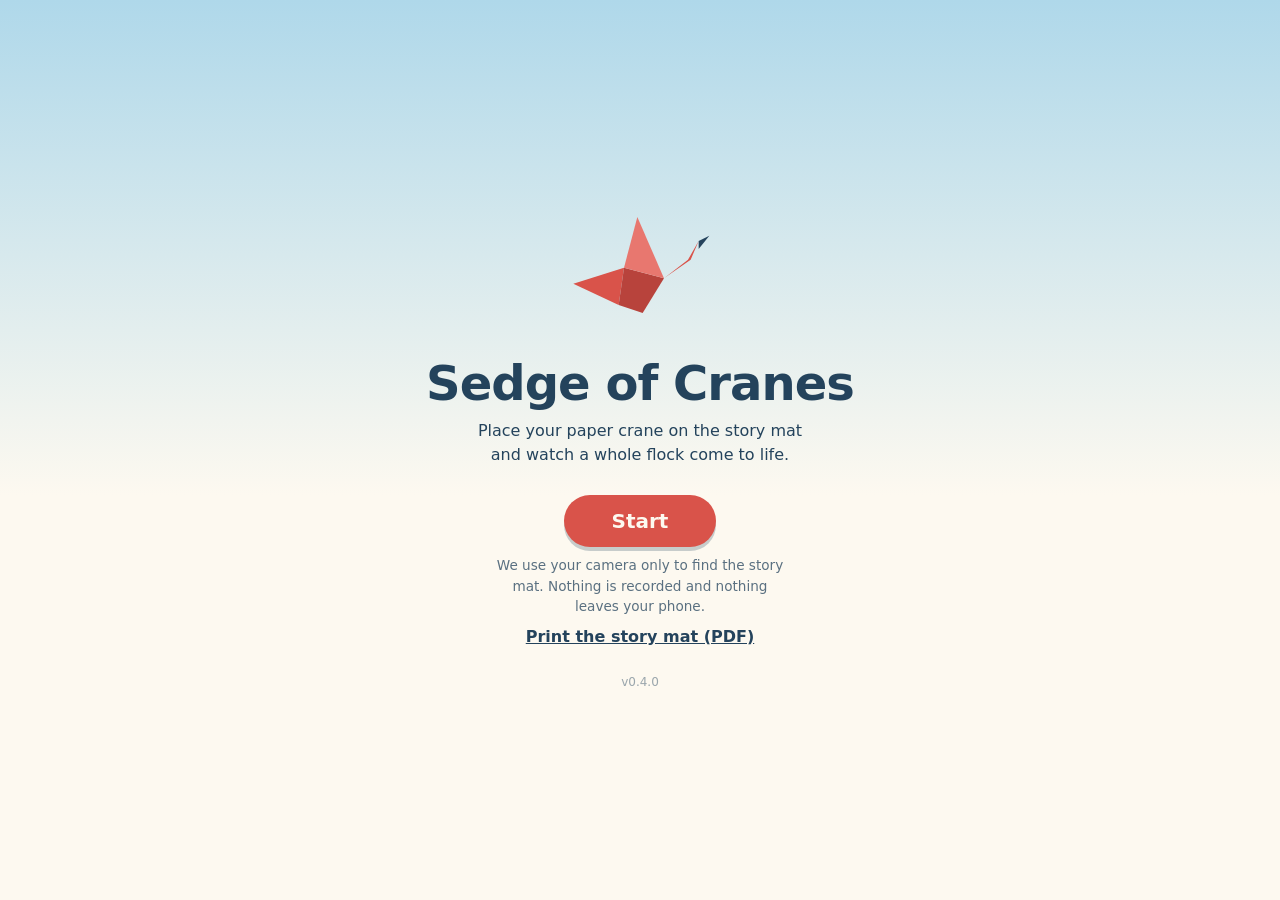
==== docs/index.html @ 9299ca32 "Add files via upload" ====
<!DOCTYPE html>
<html lang="en">
<head>
  <meta charset="UTF-8" />
  <meta name="viewport" content="width=device-width, initial-scale=1.0" />
  <title>Sedge of Cranes</title>
  <link rel="stylesheet" href="css/style.css?v=0.4.0" />
  <!--
    NOTE (Phase 4): the AR libraries (A-Frame 1.5.0 + MindAR 1.2.5, ~1.5 MB)
    are now LAZY-LOADED by js/app.js when the user taps Start. The landing
    page itself is ~50 KB, which keeps cold start fast on 4G (spec §8).
    Pinned CDN URLs live at the top of js/app.js.
  -->
</head>
<body>

  <!-- ============ STATE 1: landing ============ -->
  <section id="state-landing">
    <svg class="crane-emblem" viewBox="0 0 120 100" role="img" aria-label="Origami crane">
      <polygon points="10,62 48,50 44,78" fill="#d9534a"/>
      <polygon points="44,78 48,50 78,58 62,84" fill="#b8433c"/>
      <polygon points="48,50 58,12 78,58" fill="#e8776f"/>
      <polygon points="78,58 96,44 104,30 98,44" fill="#d9534a"/>
      <polygon points="104,30 112,26 104,36" fill="#24435c"/>
    </svg>
    <h1 data-str="appTitle"></h1>
    <p data-str="tagline"></p>
    <p class="warn" id="inapp-warning" hidden data-str="inAppWarning"></p>
    <button id="btn-start" data-str="startButton"></button>
    <p class="explainer" data-str="cameraExplainer"></p>
    <p><a href="assets/mat.pdf" target="_blank" data-str="matLinkLabel"></a></p>
    <p class="version" id="version-stamp"></p>
  </section>

  <!-- ============ STATE 2: permission denied ============ -->
  <section id="state-denied" hidden>
    <h1 data-str="deniedTitle"></h1>
    <p id="denied-body"></p>
    <button id="btn-retry" data-str="retryButton"></button>
  </section>

  <!-- ============ STATE 5: unsupported / load error (with GIF fallback) ============ -->
  <section id="state-unsupported" hidden>
    <h1 id="unsupported-title"></h1>
    <p id="unsupported-body"></p>
    <p class="explainer" data-str="fallbackCaption"></p>
    <img class="fallback-gif" src="assets/fallback.gif" alt="Animation of seven paper cranes flying over the story mat" loading="lazy" />
  </section>

  <!-- ============ STATES 3 & 4: AR (scanning ⇄ experience) ============ -->
  <div id="ar-container" hidden>
    <!-- The <a-scene> lives in a template: it must not exist in the DOM
         until A-Frame + MindAR are loaded (lazy). app.js injects it. -->
    <template id="ar-scene-template">
      <a-scene id="ar-scene"
        mindar-image="imageTargetSrc: assets/targets.mind; autoStart: false; uiLoading: no; uiError: no; uiScanning: no; filterMinCF: 0.0001; filterBeta: 0.001"
        color-space="sRGB"
        renderer="colorManagement: true"
        vr-mode-ui="enabled: false"
        device-orientation-permission-ui="enabled: false">
        <a-camera position="0 0 0" look-controls="enabled: false"></a-camera>
        <a-entity light="type: ambient; intensity: 0.9"></a-entity>
        <a-entity light="type: directional; intensity: 0.7" position="0.5 1 2"></a-entity>
        <a-entity id="mat-anchor" mindar-image-target="targetIndex: 0">
          <a-entity flock></a-entity>
        </a-entity>
      </a-scene>
    </template>

    <div id="overlay-scanning" class="overlay-card">
      <img src="assets/mat_thumb.png" alt="" />
      <p id="scanning-text"></p>
    </div>

    <button id="btn-story" class="story-btn" hidden></button>
    <div id="subtitle-bar" hidden></div>

    <button id="btn-exit" data-str="exitButton" aria-label="Exit"></button>
    <button id="btn-mute" class="chip"></button>
    <button id="btn-subs" class="chip"></button>
  </div>

  <script src="js/strings.js?v=0.4.0"></script>
  <script src="js/app.js?v=0.4.0"></script>
</body>
</html>
---- docs/css/style.css ----
/*
 * style.css — Sedge of Cranes
 *
 * Look: warm children's-book / paper-craft. Colors echo the story mat
 * (sky, pond, sun, and the little red lead crane).
 *
 * Fonts: system rounded stack ON PURPOSE — loading Google Fonts would
 * add an external request, and the child-privacy constraint says the
 * site may only talk to its own assets + pinned AR CDN libraries.
 */

:root {
  --paper: #fdf9f0;      /* warm paper white  */
  --sky: #afd8ea;        /* mat sky blue      */
  --ink: #24435c;        /* deep pond ink     */
  --sun: #f2b646;        /* warm sun yellow   */
  --crane-red: #d9534a;  /* the lead crane    */
}

* { box-sizing: border-box; margin: 0; }

body {
  font-family: ui-rounded, "SF Pro Rounded", "Segoe UI", system-ui, sans-serif;
  background: linear-gradient(180deg, var(--sky) 0%, var(--paper) 55%);
  color: var(--ink);
  min-height: 100svh;
  display: grid;
  place-items: center;
  padding: 1.5rem;
  text-align: center;
}

section[hidden] { display: none; }

h1 {
  font-size: clamp(2rem, 8vw, 3rem);
  letter-spacing: -0.02em;
  margin-bottom: 0.5rem;
}

p { max-width: 34ch; margin: 0.5rem auto; line-height: 1.5; }

.explainer { font-size: 0.85rem; opacity: 0.75; }

/* The paper crane emblem above the title */
.crane-emblem { width: min(40vw, 10rem); margin-bottom: 1rem; }

/* Buttons: big, friendly, thumb-sized (adults hold the phone, but still) */
button {
  font: inherit;
  font-size: 1.25rem;
  font-weight: 700;
  color: var(--paper);
  background: var(--crane-red);
  border: none;
  border-radius: 999px;
  padding: 0.9rem 3rem;
  margin-top: 1.25rem;
  cursor: pointer;
  box-shadow: 0 4px 0 rgba(36, 67, 92, 0.25); /* paper-cutout depth */
}
button:active { transform: translateY(2px); box-shadow: none; }
button:focus-visible { outline: 3px solid var(--sun); outline-offset: 3px; }

a { color: var(--ink); font-weight: 600; }

/* Phase 0 camera preview */
#camera-preview {
  width: min(90vw, 24rem);
  border-radius: 1rem;
  border: 4px solid var(--paper);
  box-shadow: 0 6px 24px rgba(36, 67, 92, 0.3);
  margin-top: 1rem;
}

.ok-badge {
  display: inline-block;
  background: var(--sun);
  border-radius: 999px;
  padding: 0.4rem 1.2rem;
  font-weight: 700;
  margin-top: 1rem;
}

@media (prefers-reduced-motion: no-preference) {
  .crane-emblem { animation: bob 3.5s ease-in-out infinite; }
  @keyframes bob {
    0%, 100% { transform: translateY(0); }
    50% { transform: translateY(-8px); }
  }
}

/* ============ AR view (Phase 1) ============ */

body.in-ar { padding: 0; display: block; overflow: hidden; }

#ar-container { position: fixed; inset: 0; background: #000; }
#ar-container[hidden] { display: none; }
#ar-scene { position: absolute; inset: 0; width: 100%; height: 100%; }

/* Scanning hint: bottom card with a picture of what to look for */
.overlay-card {
  position: absolute;
  left: 50%; bottom: max(1.5rem, env(safe-area-inset-bottom));
  transform: translateX(-50%);
  display: flex; align-items: center; gap: 0.8rem;
  background: rgba(253, 249, 240, 0.95);
  color: var(--ink);
  border-radius: 1rem;
  padding: 0.7rem 1rem;
  max-width: 90vw;
  box-shadow: 0 6px 24px rgba(0, 0, 0, 0.35);
  z-index: 10;
}
.overlay-card img {
  width: 5.5rem; border-radius: 0.5rem; border: 2px solid var(--ink);
}
.overlay-card p { margin: 0; font-weight: 700; text-align: left; }

@media (prefers-reduced-motion: no-preference) {
  .overlay-card { animation: pulse 2s ease-in-out infinite; }
  @keyframes pulse {
    0%, 100% { transform: translateX(-50%) scale(1); }
    50% { transform: translateX(-50%) scale(1.04); }
  }
}

/* "Found it" badge, top center */
.overlay-badge {
  position: absolute;
  top: max(1rem, env(safe-area-inset-top));
  left: 50%; transform: translateX(-50%);
  background: var(--sun); color: var(--ink);
  font-weight: 700;
  border-radius: 999px;
  padding: 0.6rem 1.4rem;
  z-index: 10;
  max-width: 90vw;
}

/* Exit button, top-right */
#btn-exit {
  position: absolute;
  top: max(1rem, env(safe-area-inset-top));
  right: 1rem;
  margin: 0;
  padding: 0;
  width: 3rem; height: 3rem;
  border-radius: 50%;
  font-size: 1.3rem;
  background: rgba(36, 67, 92, 0.85);
  z-index: 10;
}

/* ============ Story UI (Phase 3) ============ */

.story-btn {
  position: absolute;
  left: 50%; top: 55%;
  transform: translate(-50%, -50%);
  font-size: 1.5rem;
  padding: 1.1rem 2.6rem;
  z-index: 12;
  box-shadow: 0 8px 28px rgba(0, 0, 0, 0.45);
}
.story-btn:active { transform: translate(-50%, calc(-50% + 2px)); }

#subtitle-bar {
  position: absolute;
  left: 50%; bottom: max(1.5rem, env(safe-area-inset-bottom));
  transform: translateX(-50%);
  max-width: min(92vw, 40rem);
  background: rgba(20, 30, 40, 0.78);
  color: #fdf9f0;
  font-size: 1.1rem; font-weight: 600; line-height: 1.4;
  border-radius: 0.9rem;
  padding: 0.7rem 1.2rem;
  z-index: 11;
  text-align: center;
}

.chip {
  position: absolute;
  left: 1rem;
  width: 3rem; height: 3rem;
  margin: 0; padding: 0;
  border-radius: 50%;
  font-size: 1.2rem;
  background: rgba(36, 67, 92, 0.85);
  z-index: 10;
}
#btn-mute { top: max(1rem, env(safe-area-inset-top)); }
#btn-subs { top: calc(max(1rem, env(safe-area-inset-top)) + 3.6rem); }

/* build stamp — confirms which version the phone actually loaded */
.version { font-size: 0.75rem; opacity: 0.45; margin-top: 1.5rem; }

/* ============ Phase 4 ============ */

.warn {
  background: var(--sun);
  border-radius: 0.8rem;
  padding: 0.6rem 1rem;
  font-size: 0.9rem;
  font-weight: 600;
  max-width: 38ch;
}

.fallback-gif {
  width: min(90vw, 26rem);
  border-radius: 1rem;
  border: 3px solid var(--ink);
  margin-top: 0.8rem;
}
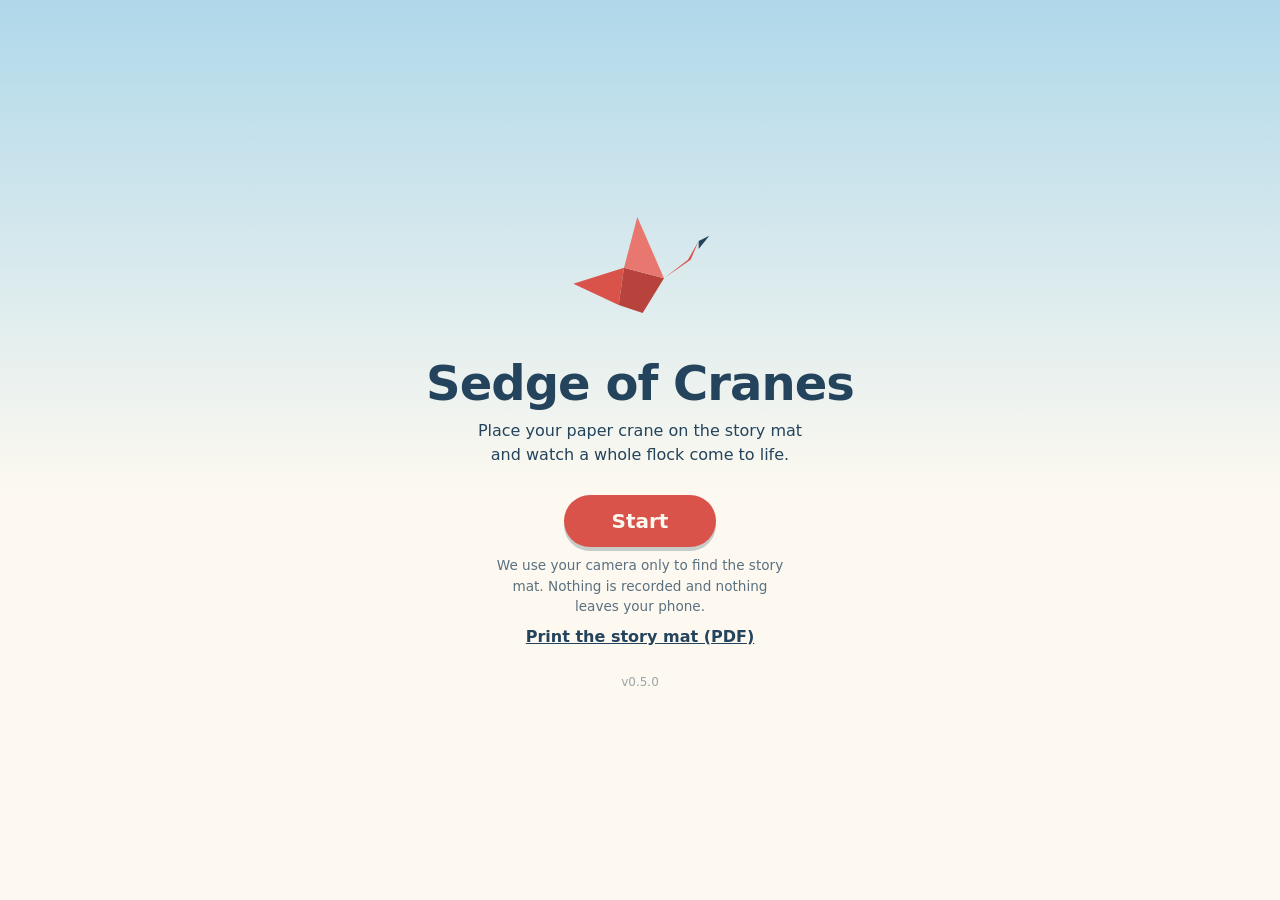
==== commit 5e2c01e5: "index.html" ====
--- a/docs/index.html
+++ b/docs/index.html
@@ -62,7 +62,8 @@
         <a-entity light="type: ambient; intensity: 0.9"></a-entity>
         <a-entity light="type: directional; intensity: 0.7" position="0.5 1 2"></a-entity>
         <a-entity id="mat-anchor" mindar-image-target="targetIndex: 0">
-          <a-entity flock></a-entity>
+          <!--<a-entity flock></a-entity>-->
+          <a-entity id="flock" sedge-flock></a-entity>          
         </a-entity>
       </a-scene>
     </template>
@@ -80,7 +81,7 @@
     <button id="btn-subs" class="chip"></button>
   </div>
 
-  <script src="js/strings.js?v=0.4.0"></script>
-  <script src="js/app.js?v=0.4.0"></script>
+  <script src="js/strings.js?v=0.5.0"></script>
+  <script src="js/app.js?v=0.5.0"></script>
 </body>
 </html>
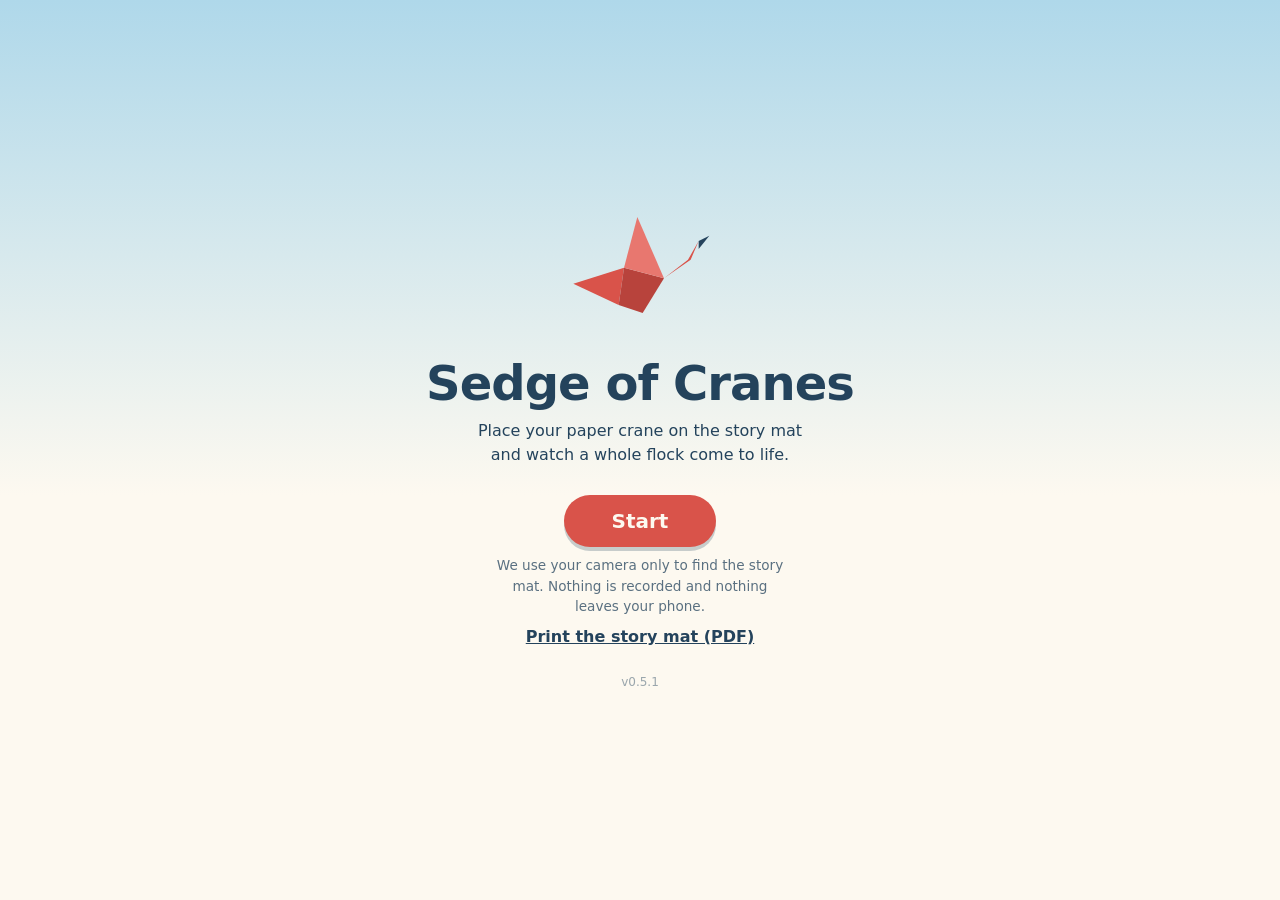
==== commit 502291ef: "index.html" ====
--- a/docs/index.html
+++ b/docs/index.html
@@ -81,7 +81,7 @@
     <button id="btn-subs" class="chip"></button>
   </div>
 
-  <script src="js/strings.js?v=0.5.0"></script>
-  <script src="js/app.js?v=0.5.0"></script>
+  <script src="js/strings.js?v=0.5.1"></script>
+  <script src="js/app.js?v=0.5.1"></script>
 </body>
 </html>
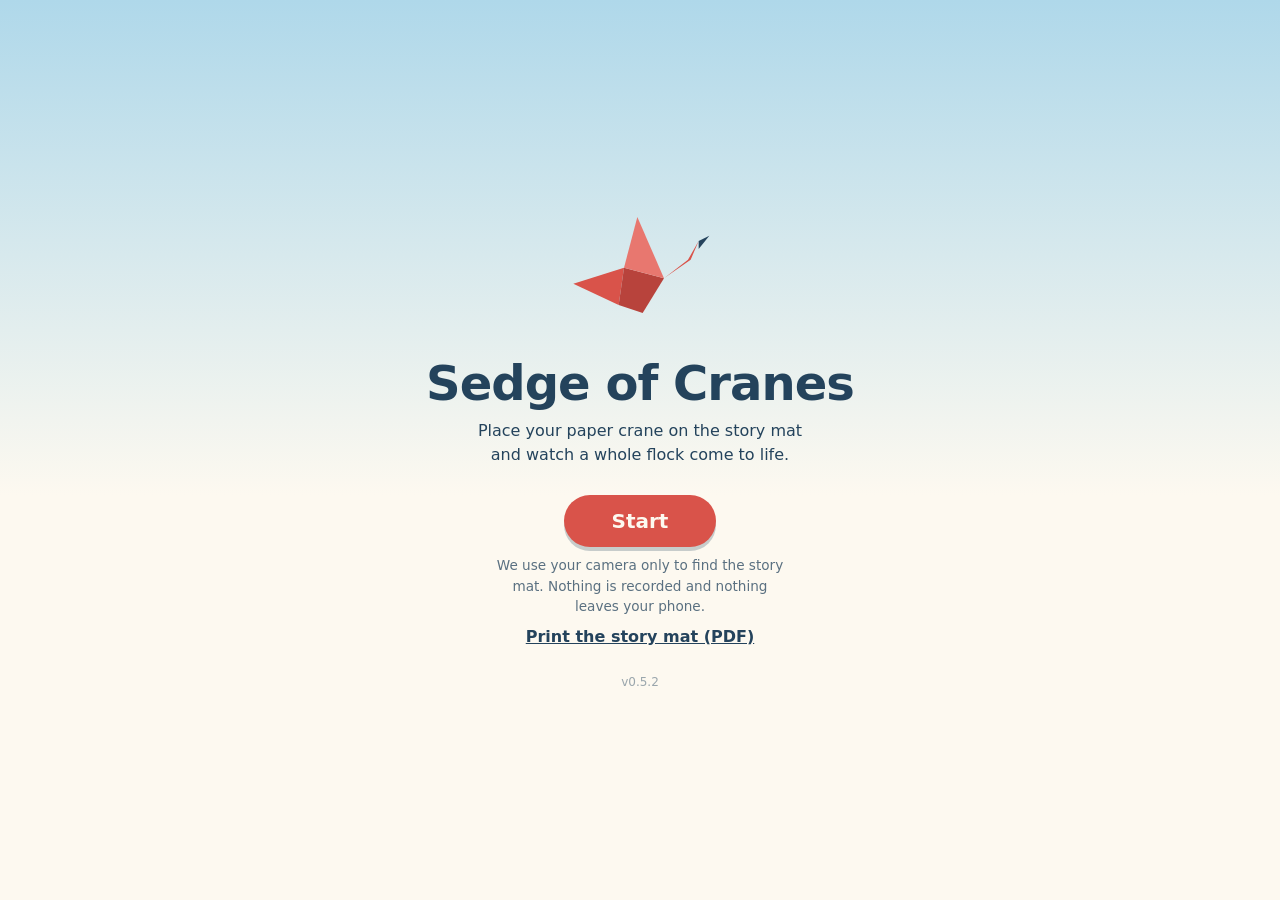
==== commit 70c3c9fb: "index.html" ====
--- a/docs/index.html
+++ b/docs/index.html
@@ -81,7 +81,7 @@
     <button id="btn-subs" class="chip"></button>
   </div>
 
-  <script src="js/strings.js?v=0.5.1"></script>
-  <script src="js/app.js?v=0.5.1"></script>
+  <script src="js/strings.js?v=0.5.2"></script>
+  <script src="js/app.js?v=0.5.2"></script>
 </body>
 </html>
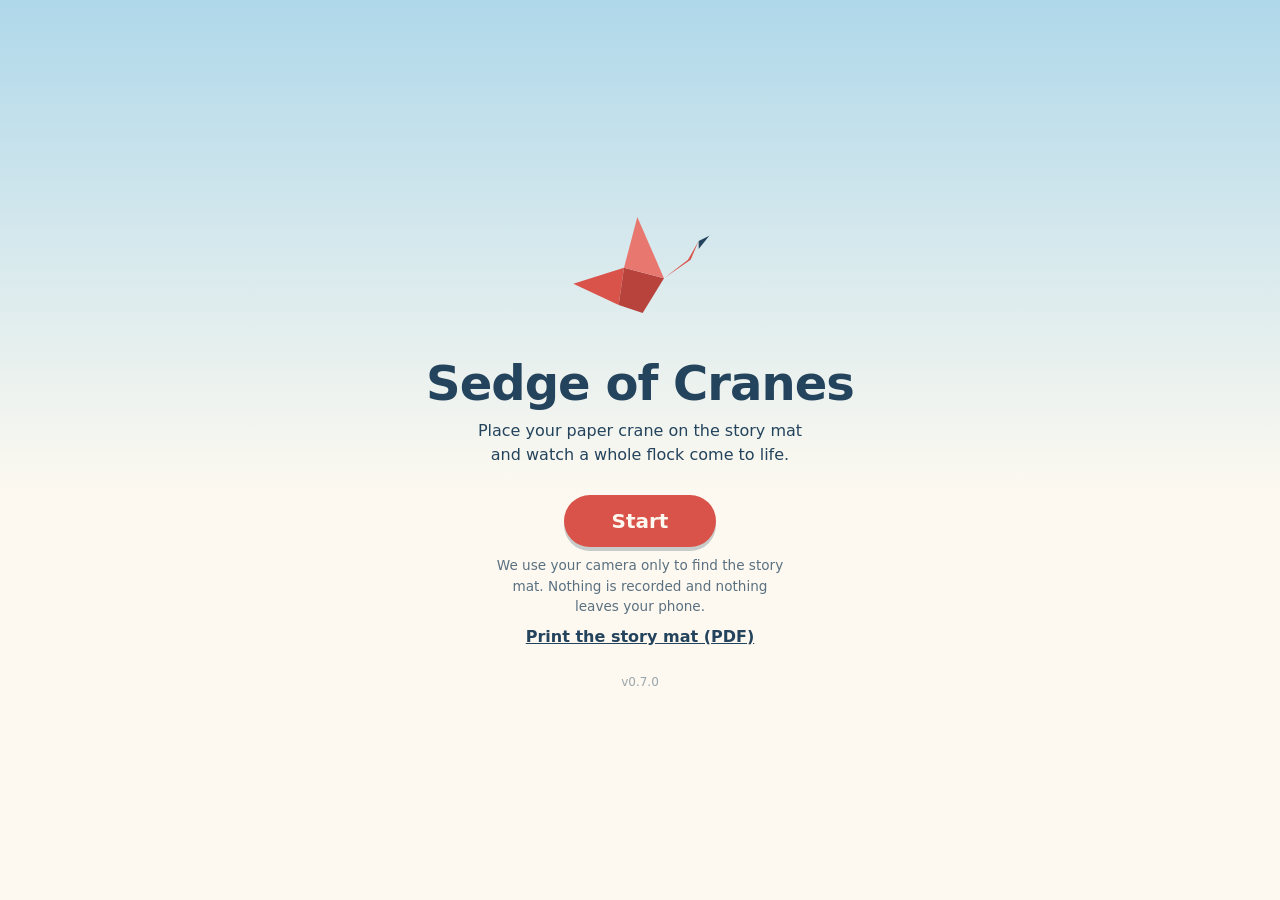
==== commit 64f08a49: "Add files via upload" ====
--- a/docs/index.html
+++ b/docs/index.html
@@ -4,7 +4,7 @@
   <meta charset="UTF-8" />
   <meta name="viewport" content="width=device-width, initial-scale=1.0" />
   <title>Sedge of Cranes</title>
-  <link rel="stylesheet" href="css/style.css?v=0.4.0" />
+  <link rel="stylesheet" href="css/style.css?v=0.7.0" />
   <!--
     NOTE (Phase 4): the AR libraries (A-Frame 1.5.0 + MindAR 1.2.5, ~1.5 MB)
     are now LAZY-LOADED by js/app.js when the user taps Start. The landing
@@ -53,17 +53,38 @@
          until A-Frame + MindAR are loaded (lazy). app.js injects it. -->
     <template id="ar-scene-template">
       <a-scene id="ar-scene"
-        mindar-image="imageTargetSrc: assets/targets.mind; autoStart: false; uiLoading: no; uiError: no; uiScanning: no; filterMinCF: 0.0001; filterBeta: 0.001"
+        mindar-image="imageTargetSrc: assets/targets.mind; autoStart: false; uiLoading: no; uiError: no; uiScanning: no; filterMinCF: 0.0001; filterBeta: 0.001; warmupTolerance: 2; missTolerance: 30"
         color-space="sRGB"
-        renderer="colorManagement: true"
+        renderer="colorManagement: true; antialias: true; toneMapping: ACESFilmic; exposure: 1.15"
         vr-mode-ui="enabled: false"
         device-orientation-permission-ui="enabled: false">
         <a-camera position="0 0 0" look-controls="enabled: false"></a-camera>
-        <a-entity light="type: ambient; intensity: 0.9"></a-entity>
-        <a-entity light="type: directional; intensity: 0.7" position="0.5 1 2"></a-entity>
+        <!-- ===================== LIGHT RIG (v0.6.0) =====================
+             The 0.5.x rig was ambient 0.9 + directional 0.7 — MORE ambient
+             than key light. Ambient has no direction, so most of every
+             facet's brightness carried no shape information and the cranes
+             read as flat printed shapes. A real paper crane shows ~6 tones
+             from ONE flat colour; that only happens at a key:fill ratio
+             around 4:1.
+
+             Most of the "fill" now comes from the procedural environment map
+             built in flock.js (sky above, warm table bounce below), which is
+             also what gives the paper its sheen. The hemisphere light below
+             is deliberate insurance: MeshLambertMaterial ignores environment
+             maps, so without it the pbr:false kill switch would render the
+             flock nearly black.
+
+             Tune exposure on the <a-scene renderer> above, not these. -->
+        <a-entity light="type: hemisphere; color: #dceaf6; groundColor: #e8dcc6; intensity: 0.35"></a-entity>
+        <a-entity light="type: directional; color: #fff4e2; intensity: 1.15" position="0.6 1.2 0.5"></a-entity>
+        <!-- rim/back light: paper is translucent, and light bleeding through
+             a sheet is a big part of why real cranes glow. This fakes it. -->
+        <a-entity light="type: directional; color: #ffdcb4; intensity: 0.35" position="-0.5 -0.3 -0.8"></a-entity>
         <a-entity id="mat-anchor" mindar-image-target="targetIndex: 0">
-          <!--<a-entity flock></a-entity>-->
-          <a-entity id="flock" sedge-flock></a-entity>          
+          <!-- v0.7.0: kids approved the authentic tsuru (Phase 6 "wow" test),
+               so the mat scene now uses geom:fold. Image tracking is unchanged.
+               To revert instantly, set this back to just `sedge-flock`. -->
+          <a-entity id="flock" sedge-flock="geom: fold"></a-entity>          
         </a-entity>
       </a-scene>
     </template>
@@ -81,7 +102,7 @@
     <button id="btn-subs" class="chip"></button>
   </div>
 
-  <script src="js/strings.js?v=0.5.2"></script>
-  <script src="js/app.js?v=0.5.2"></script>
+  <script src="js/strings.js?v=0.7.0"></script>
+  <script src="js/app.js?v=0.7.0"></script>
 </body>
 </html>
